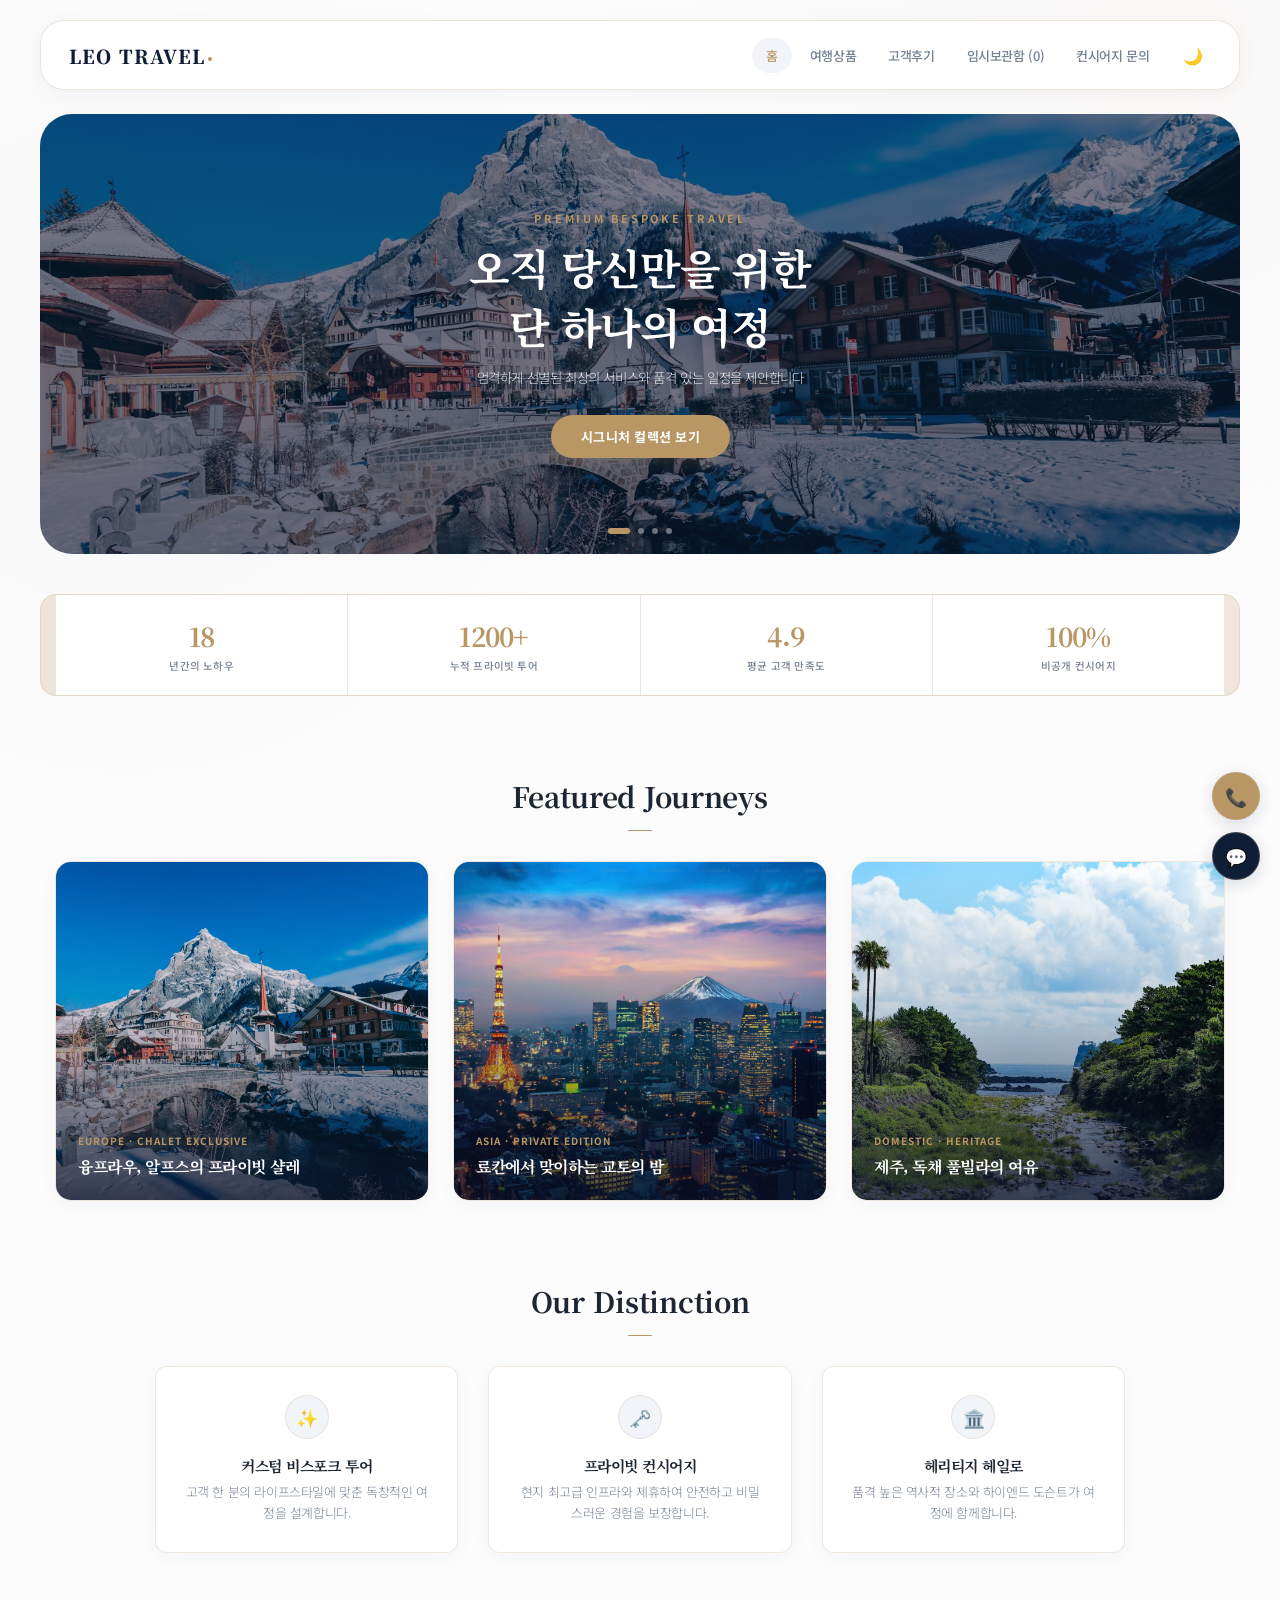
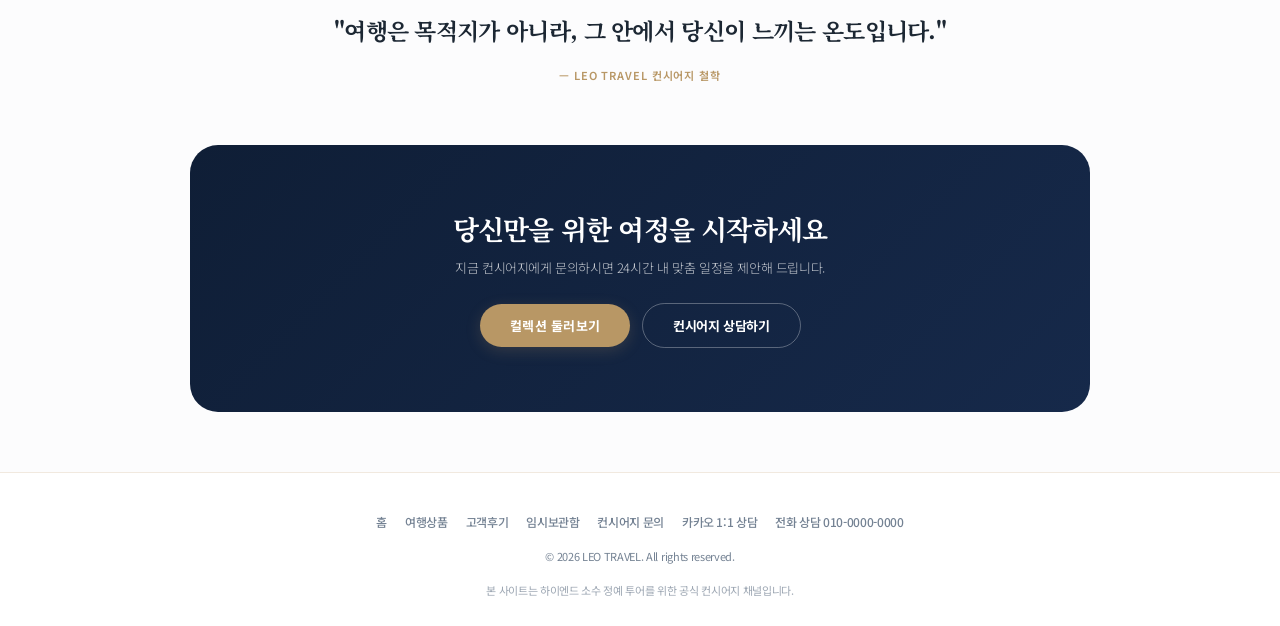
==== index.html @ e531dc47 "사이트 최신화 및 모바일 버그 수정" ====
<!DOCTYPE html>
<html lang="ko">
<head>
    <meta charset="UTF-8">
    <meta name="viewport" content="width=device-width, initial-scale=1.0">
    <title>LEO TRAVEL | 하이엔드 맞춤 여행</title>
    <meta name="description" content="LEO TRAVEL은 소수의 고객만을 위한 비스포크 프라이빗 여행을 설계하는 하이엔드 컨시어지 서비스입니다.">
    <meta property="og:title" content="LEO TRAVEL | 하이엔드 맞춤 여행">
    <meta property="og:description" content="오직 당신만을 위한 단 하나의 여정, LEO TRAVEL 프라이빗 컨시어지.">
    <meta property="og:type" content="website">
    <meta property="og:image" content="images/europe.avif">
    <link rel="icon" href="data:image/svg+xml,<svg xmlns=%22http://www.w3.org/2000/svg%22 viewBox=%220 0 100 100%22><circle cx=%2250%22 cy=%2250%22 r=%2246%22 fill=%22%230f1e36%22/><text x=%2250%22 y=%2262%22 font-size=%2250%22 fill=%22%23b89765%22 text-anchor=%22middle%22 font-family=%22serif%22>L</text></svg>">
    <link rel="stylesheet" href="style.css">
    <link rel="preconnect" href="https://fonts.googleapis.com">
    <link rel="preconnect" href="https://fonts.gstatic.com" crossorigin>
    <!-- 본문용 Noto Sans KR + 타이틀용 Noto Serif KR 동시 로드 -->
    <link href="https://fonts.googleapis.com/css2?family=Noto+Sans+KR:wght@300;400;500;700;900&family=Noto+Serif+KR:wght@500;700;900&display=swap" rel="stylesheet">
</head>
<body>

<div class="scroll-progress" id="scroll-progress"></div>

<nav class="navbar">
    <a href="index.html" class="logo">LEO TRAVEL</a>
    <ul class="nav-links" id="nav-links">
        <li><a href="index.html" class="active" aria-current="page">홈</a></li>
        <li><a href="products.html">여행상품</a></li>
        <li><a href="reviews.html">고객후기</a></li>
        <li class="wish-trigger" onclick="toggleWishlistDrawer()">임시보관함 (<span id="wish-count">0</span>)</li>
        <li><a href="contact.html">컨시어지 문의</a></li>
    </ul>
    <button id="theme-toggle" class="theme-toggle-btn" aria-label="다크 모드 토글">🌙</button>
    <button id="hamburger-btn" class="hamburger-btn" aria-label="메뉴 열기" aria-expanded="false">
        <span></span><span></span><span></span>
    </button>
</nav>
<div id="nav-menu-overlay" class="nav-menu-overlay"></div>


<section class="hero">
    <div class="hero-slide active" style="background-image: linear-gradient(rgba(10, 17, 40, 0.5), rgba(10, 17, 40, 0.6)), url('images/swiss.avif');"></div>
    <div class="hero-slide" style="background-image: linear-gradient(rgba(10, 17, 40, 0.5), rgba(10, 17, 40, 0.6)), url('images/japan.avif');"></div>
    <div class="hero-slide" style="background-image: linear-gradient(rgba(10, 17, 40, 0.5), rgba(10, 17, 40, 0.6)), url('images/europe.avif');"></div>
    <div class="hero-slide" style="background-image: linear-gradient(rgba(10, 17, 40, 0.5), rgba(10, 17, 40, 0.6)), url('images/jeju.avif');"></div>

    <div class="hero-overlay">
        <span class="hero-sub">PREMIUM BESPOKE TRAVEL</span>
        <h1>오직 당신만을 위한<br>단 하나의 여정</h1>
        <p>엄격하게 선별된 최상의 서비스와 품격 있는 일정을 제안합니다</p>
        <a class="hero-btn magnetic" href="products.html">시그니처 컬렉션 보기</a>
    </div>

    <div class="hero-dots" id="hero-dots">
        <button class="hero-dot active" data-index="0" aria-label="1번 이미지"></button>
        <button class="hero-dot" data-index="1" aria-label="2번 이미지"></button>
        <button class="hero-dot" data-index="2" aria-label="3번 이미지"></button>
        <button class="hero-dot" data-index="3" aria-label="4번 이미지"></button>
    </div>
</section>

<!-- 신뢰 지표 -->
<div class="trust-bar" id="trust-bar">
    <div class="trust-item">
        <span class="trust-num" data-target="18">0</span>
        <span class="trust-label">년간의 노하우</span>
    </div>
    <div class="trust-item">
        <span class="trust-num" data-target="1200" data-suffix="+">0</span>
        <span class="trust-label">누적 프라이빗 투어</span>
    </div>
    <div class="trust-item">
        <span class="trust-num" data-target="4.9" data-decimal="1">0</span>
        <span class="trust-label">평균 고객 만족도</span>
    </div>
    <div class="trust-item">
        <span class="trust-num" data-target="100" data-suffix="%">0</span>
        <span class="trust-label">비공개 컨시어지</span>
    </div>
</div>

<h3 class="serif-title reveal shimmer-text">Featured Journeys</h3>
<div class="featured-grid fade-in">
    <a class="featured-tile" href="products.html">
        <img src="images/swiss.avif" alt="스위스 융프라우 샬레" loading="lazy" decoding="async">
        <div class="featured-tile-overlay">
            <span class="featured-tile-tag">EUROPE · CHALET EXCLUSIVE</span>
            <h4>융프라우, 알프스의 프라이빗 샬레</h4>
        </div>
    </a>
    <a class="featured-tile" href="products.html">
        <img src="images/japan.avif" alt="일본 프라이빗 에디션" loading="lazy" decoding="async">
        <div class="featured-tile-overlay">
            <span class="featured-tile-tag">ASIA · PRIVATE EDITION</span>
            <h4>료칸에서 맞이하는 교토의 밤</h4>
        </div>
    </a>
    <a class="featured-tile" href="products.html">
        <img src="images/jeju.avif" alt="제주 헤리티지 이스케이프" loading="lazy" decoding="async">
        <div class="featured-tile-overlay">
            <span class="featured-tile-tag">DOMESTIC · HERITAGE</span>
            <h4>제주, 독채 풀빌라의 여유</h4>
        </div>
    </a>
</div>

<h3 class="serif-title reveal shimmer-text">Our Distinction</h3>
<div class="features fade-in">
    <div class="feature">
        <div class="feature-icon">✨</div>
        <h4>커스텀 비스포크 투어</h4>
        <p>고객 한 분의 라이프스타일에 맞춘 독창적인 여정을 설계합니다.</p>
    </div>
    <div class="feature">
        <div class="feature-icon">🗝️</div>
        <h4>프라이빗 컨시어지</h4>
        <p>현지 최고급 인프라와 제휴하여 안전하고 비밀스러운 경험을 보장합니다.</p>
    </div>
    <div class="feature">
        <div class="feature-icon">🏛️</div>
        <h4>헤리티지 헤일로</h4>
        <p>품격 높은 역사적 장소와 하이엔드 도슨트가 여정에 함께합니다.</p>
    </div>
</div>

<div class="brand-statement fade-in">
    <p>"여행은 목적지가 아니라, 그 안에서 당신이 느끼는 온도입니다."</p>
    <span>— LEO TRAVEL 컨시어지 철학</span>
</div>

<div class="home-cta fade-in">
    <h3>당신만을 위한 여정을 시작하세요</h3>
    <p>지금 컨시어지에게 문의하시면 24시간 내 맞춤 일정을 제안해 드립니다.</p>
    <div class="home-cta-actions">
        <a href="products.html" class="hero-btn magnetic">컬렉션 둘러보기</a>
        <a href="contact.html" class="home-cta-secondary magnetic">컨시어지 상담하기</a>
    </div>
</div>

<!-- 찜하기 서랍장 -->
<div id="wishlist-drawer" class="wishlist-drawer">
    <div class="drawer-header">
        <h4>시그니처 관심 상품</h4>
        <button class="close-drawer-btn" onclick="toggleWishlistDrawer()">✕</button>
    </div>
    <div id="wishlist-items-container" class="drawer-content">
        <p class="empty-msg">보관된 여정이 없습니다.</p>
    </div>
</div>
<div id="drawer-overlay" class="drawer-overlay" onclick="toggleWishlistDrawer()"></div>

<footer class="footer">
    <div class="footer-links">
        <a href="index.html">홈</a>
        <a href="products.html">여행상품</a>
        <a href="reviews.html">고객후기</a>
        <a onclick="toggleWishlistDrawer()">임시보관함</a>
        <a href="contact.html">컨시어지 문의</a>
        <a href="https://open.kakao.com/o/sV2ts7Di" target="_blank">카카오 1:1 상담</a>
        <!-- TODO: 010-0000-0000 을 실제 연락처로 교체하세요 -->
        <a href="tel:01000000000">전화 상담 010-0000-0000</a>
    </div>
    <p>© 2026 LEO TRAVEL. All rights reserved.</p>
    <p class="footer-bottom">본 사이트는 하이엔드 소수 정예 투어를 위한 공식 컨시어지 채널입니다.</p>
</footer>

<button id="scroll-top-btn" class="scroll-top-btn" aria-label="맨 위로 이동">↑</button>
<div id="toast-container" class="toast-container"></div>

<div class="floating-actions">
    <!-- TODO: 010-0000-0000 을 실제 연락처로 교체하세요 -->
    <a href="tel:01000000000" class="floating-call" aria-label="전화 상담">📞</a>
    <a href="https://open.kakao.com/o/sV2ts7Di" class="floating-kakao" target="_blank" aria-label="1:1 컨시어지 상담">💬</a>
</div>

<script src="script.js"></script>
</body>
</html>
---- style.css ----
/* ⚜️ 하이엔드 프리미엄 컬러 팔레트 (딥 네이비 & 골드) */
:root {
    --primary: #0f1e36;       /* 클래식 딥 네이비 */
    --primary-light: #f1f5f9; /* 연한 아이스 그레이 */
    --accent: #c5a880;        /* 디테일에 쓰일 골드/황동색 */
    --gold-main: #b89765;     /* 정돈되고 은은한 샴페인 골드 */
    --bg-main: #fcfcfd;       /* 우아한 오프화이트 실크톤 */
    --card-bg: #ffffff;       
    --text-main: #1c2733;     /* 부드러운 차콜 다크 네이비 */
    --text-muted: #748293;    
    --border-light: rgba(197, 168, 128, 0.25); /* 미세한 골드 가미 보더 */
    --glass-bg: rgba(255, 255, 255, 0.9);
    --glass-border: rgba(197, 168, 128, 0.3);
    --shadow-sm: 0 4px 20px rgba(15, 30, 54, 0.04);
    --shadow-lg: 0 24px 48px rgba(15, 30, 54, 0.08);
}

/* 🌙 다크 모드 (미드나잇 다크 블루 기반 고급 테마) */
body.dark-mode {
    color-scheme: dark; 
    --bg-main: #0a0f18;       /* 더 어둡고 고요한 밤의 딥블루 */
    --card-bg: #111823;       
    --text-main: #f1f5f9;     
    --text-muted: #94a3b8;    
    --border-light: rgba(197, 168, 128, 0.15);
    --glass-bg: rgba(17, 24, 35, 0.85);
    --glass-border: rgba(197, 168, 128, 0.2);
    --primary-light: rgba(197, 168, 128, 0.08);
    --shadow-sm: 0 4px 20px rgba(0, 0, 0, 0.3);
    --shadow-lg: 0 24px 48px rgba(0, 0, 0, 0.4);
}

* {
    margin: 0;
    padding: 0;
    box-sizing: border-box;
    font-family: 'Noto Sans KR', -apple-system, BlinkMacSystemFont, sans-serif;
    letter-spacing: -0.03em;
}

html { scroll-behavior: smooth; }

@media (prefers-reduced-motion: reduce) {
    html { scroll-behavior: auto; }
    *, *::before, *::after { animation-duration: 0.01ms !important; animation-iteration-count: 1 !important; transition-duration: 0.01ms !important; }
}

:focus-visible {
    outline: 2px solid var(--gold-main);
    outline-offset: 3px;
    border-radius: 4px;
}

/* 최상단 스크롤 진행률 바 */
.scroll-progress {
    position: fixed;
    top: 0; left: 0;
    height: 2.5px;
    width: 0%;
    background: linear-gradient(90deg, var(--gold-main), var(--accent));
    z-index: 1200;
    transition: width 0.1s linear;
}

/* 스켈레톤 셰이머 (실시간 정보 로딩) */
@keyframes shimmer {
    0% { opacity: 0.35; }
    50% { opacity: 0.8; }
    100% { opacity: 0.35; }
}
.is-loading { animation: shimmer 1.2s ease-in-out infinite; }

/* ✨ 스크롤 스태거 리빌 (카드/섹션이 순차적으로, 짧고 간결하게 등장) */
.fade-in > * {
    opacity: 0;
    transform: translateY(16px);
    transition: opacity 0.55s cubic-bezier(0.16, 1, 0.3, 1),
                transform 0.55s cubic-bezier(0.16, 1, 0.3, 1);
}
.fade-in.visible > * { opacity: 1; transform: translateY(0); }

.fade-in.visible > *:nth-child(1) { transition-delay: 0s; }
.fade-in.visible > *:nth-child(2) { transition-delay: 0.06s; }
.fade-in.visible > *:nth-child(3) { transition-delay: 0.12s; }
.fade-in.visible > *:nth-child(4) { transition-delay: 0.18s; }
.fade-in.visible > *:nth-child(5) { transition-delay: 0.24s; }
.fade-in.visible > *:nth-child(6) { transition-delay: 0.3s; }

/* ✨ 섹션 타이틀 단독 리빌 */
.reveal {
    opacity: 0;
    transform: translateY(14px);
    transition: opacity 0.55s cubic-bezier(0.16, 1, 0.3, 1),
                transform 0.55s cubic-bezier(0.16, 1, 0.3, 1);
}
.reveal.visible { opacity: 1; transform: translateY(0); }

/* ✨ 골드 샤이머 텍스트 (짧고 은은하게 한 번 스치는 하이라이트) */
.shimmer-text {
    background-image: linear-gradient(100deg,
        var(--text-main) 42%, var(--gold-main) 50%, var(--text-main) 58%);
    background-size: 180% 100%;
    background-position: 160% 0;
    -webkit-background-clip: text;
    background-clip: text;
    -webkit-text-fill-color: transparent;
    color: transparent;
}
.shimmer-text.visible {
    background-position: 0% 0;
    transition: background-position 1.1s cubic-bezier(0.16, 1, 0.3, 1) 0.1s;
}

/* ✨ 마그네틱 버튼 (은은하게) */
.magnetic {
    transition: transform 0.25s cubic-bezier(0.16, 1, 0.3, 1);
    will-change: transform;
}
/* ✨ 스크롤 스태거 리빌 (카드/섹션이 순차적으로 등장) */
.fade-in > * {
    opacity: 0;
    transform: translateY(28px);
    transition: opacity 0.8s cubic-bezier(0.16, 1, 0.3, 1),
                transform 0.8s cubic-bezier(0.16, 1, 0.3, 1);
}
.fade-in.visible > * { opacity: 1; transform: translateY(0); }

.fade-in.visible > *:nth-child(1) { transition-delay: 0s; }
.fade-in.visible > *:nth-child(2) { transition-delay: 0.1s; }
.fade-in.visible > *:nth-child(3) { transition-delay: 0.2s; }
.fade-in.visible > *:nth-child(4) { transition-delay: 0.3s; }
.fade-in.visible > *:nth-child(5) { transition-delay: 0.4s; }
.fade-in.visible > *:nth-child(6) { transition-delay: 0.5s; }

/* ✨ 섹션 타이틀 단독 리빌 (자식 없이 자기 자신이 등장) */
.reveal {
    opacity: 0;
    transform: translateY(20px);
    transition: opacity 0.8s cubic-bezier(0.16, 1, 0.3, 1),
                transform 0.8s cubic-bezier(0.16, 1, 0.3, 1);
}
.reveal.visible { opacity: 1; transform: translateY(0); }

/* ✨ 골드 샤이머 텍스트 (한 번 스치듯 지나가는 하이라이트) */
.shimmer-text {
    background-image: linear-gradient(100deg,
        var(--text-main) 35%, var(--gold-main) 48%,
        var(--gold-main) 52%, var(--text-main) 65%);
    background-size: 240% 100%;
    background-position: 200% 0;
    -webkit-background-clip: text;
    background-clip: text;
    -webkit-text-fill-color: transparent;
    color: transparent;
}
.shimmer-text.visible {
    background-position: 0% 0;
    transition: background-position 1.6s cubic-bezier(0.16, 1, 0.3, 1) 0.15s;
}

body {
    background-color: var(--bg-main);
    color: var(--text-main);
    overflow-x: hidden;
    transition: background-color 0.4s ease, color 0.4s ease;
    /* 섬세한 질감의 배경 그라데이션 */
    background-image: 
        radial-gradient(circle at 90% 5%, rgba(184, 151, 101, 0.04) 0%, transparent 40%),
        radial-gradient(circle at 10% 40%, rgba(15, 30, 54, 0.02) 0%, transparent 40%);
    background-attachment: fixed;
}

body.dark-mode {
    background-image: 
        radial-gradient(circle at 90% 5%, rgba(184, 151, 101, 0.07) 0%, transparent 40%),
        radial-gradient(circle at 10% 40%, rgba(15, 30, 54, 0.1) 0%, transparent 40%);
}

/* 럭셔리 매거진 스타일 서체 */
.serif-title {
    font-family: 'Noto Serif KR', serif;
    font-weight: 700;
    font-size: 24px;
    letter-spacing: -0.01em;
    color: var(--primary);
}
body.dark-mode .serif-title {
    color: var(--gold-main);
}

/* 공통 정교한 트랜지션 */
.navbar, .info-card, .card, .feature, .review, .account-box, .inquiry-form, input, select, .footer, .filter-btn, .sort-select, .wishlist-drawer, .wish-item {
    transition: background-color 0.4s cubic-bezier(0.25, 1, 0.5, 1), 
                color 0.4s cubic-bezier(0.25, 1, 0.5, 1), 
                border-color 0.4s cubic-bezier(0.25, 1, 0.5, 1), 
                box-shadow 0.4s cubic-bezier(0.25, 1, 0.5, 1), 
                transform 0.5s cubic-bezier(0.16, 1, 0.3, 1);
}

/* 네비게이션 바 */
.navbar {
    display: flex;
    justify-content: space-between;
    align-items: center;
    max-width: 1200px;
    margin: 15px 15px 0 15px;
    padding: 14px 28px;
    background: var(--glass-bg);
    border: 1px solid var(--glass-border);
    border-radius: 24px;
    position: sticky;
    top: 15px;
    z-index: 90;
    box-shadow: var(--shadow-sm);
}

@media (min-width: 1230px) {
    .navbar { margin: 20px auto 0 auto; }
}

.logo {
    font-family: 'Noto Serif KR', serif;
    font-weight: 900;
    font-size: 19px;
    color: var(--primary);
    cursor: pointer;
    white-space: nowrap;
    letter-spacing: 0.05em;
    text-decoration: none;
    display: inline-block;
}

body.dark-mode .logo {
    color: var(--gold-main);
}

.logo::after {
    content: '';
    display: inline-block;
    width: 4px;
    height: 4px;
    background-color: var(--gold-main);
    border-radius: 50%;
    margin-left: 3px;
    vertical-align: middle;
}

.nav-links {
    display: flex;
    gap: 4px;
    list-style: none;
    margin-left: auto;
    margin-right: 12px;
}

.nav-links li {
    white-space: nowrap;
}

.nav-links li a,
.nav-links li.wish-trigger {
    display: block;
    cursor: pointer;
    font-weight: 500;
    font-size: 13px;
    color: var(--text-muted);
    text-decoration: none;
    padding: 8px 14px;
    border-radius: 99px;
}

.nav-links li a:hover,
.nav-links li a.active,
.nav-links li.wish-trigger:hover {
    color: var(--gold-main);
    background-color: var(--primary-light);
}

body.dark-mode .nav-links li a:hover,
body.dark-mode .nav-links li.wish-trigger:hover {
    background-color: rgba(197, 168, 128, 0.1);
}

/* 다크 모드 버튼 */
.theme-toggle-btn {
    background: none;
    border: none;
    font-size: 16px;
    cursor: pointer;
    padding: 8px;
    border-radius: 50%;
    display: flex;
    align-items: center;
    justify-content: center;
    flex-shrink: 0;
}
.theme-toggle-btn:hover {
    background-color: var(--primary-light);
}

/* 모바일 햄버거 버튼 */
.hamburger-btn {
    display: none;
    flex-direction: column;
    justify-content: center;
    gap: 4px;
    background: none;
    border: none;
    cursor: pointer;
    padding: 8px;
    margin-left: 4px;
    flex-shrink: 0;
}
.hamburger-btn span {
    display: block;
    width: 18px;
    height: 1.5px;
    background-color: var(--primary);
    border-radius: 2px;
    transition: transform 0.3s ease, opacity 0.3s ease;
}
body.dark-mode .hamburger-btn span { background-color: var(--gold-main); }
.hamburger-btn.open span:nth-child(1) { transform: translateY(5.5px) rotate(45deg); }
.hamburger-btn.open span:nth-child(2) { opacity: 0; }
.hamburger-btn.open span:nth-child(3) { transform: translateY(-5.5px) rotate(-45deg); }

@media (max-width: 720px) {
    .hamburger-btn { display: flex; }
    .nav-links {
        position: fixed;
        top: 0; bottom: 0; right: -100%;
        width: 78%; max-width: 320px;
        flex-direction: column;
        margin: 0; padding: 90px 28px 28px 28px;
        background: var(--card-bg);
        border-left: 1px solid var(--glass-border);
        box-shadow: -10px 0 40px rgba(15, 30, 54, 0.1);
        transition: right 0.45s cubic-bezier(0.16, 1, 0.3, 1);
        z-index: 1100;
        gap: 6px;
        overflow-y: auto;
    }
    .nav-links.open { right: 0; }
    .nav-links li a,
    .nav-links li.wish-trigger {
        font-size: 15px;
        padding: 14px 16px;
        width: 100%;
        border-bottom: 1px solid var(--border-light);
        border-radius: 0;
    }
}

.nav-menu-overlay {
    display: none;
    position: fixed; inset: 0;
    background: rgba(10, 17, 40, 0.45);
    z-index: 80;
    opacity: 0;
    transition: opacity 0.4s ease;
}
.nav-menu-overlay.show { display: block; opacity: 1; }

/* 히어로 웅장한 배너 */
.hero {
    max-width: 1200px;
    margin: 15px 15px 0 15px;
    height: 320px;
    border-radius: 24px;
    position: relative;
    overflow: hidden;
    display: flex;
    align-items: center;
    justify-content: center;
    text-align: center;
}

@media (min-width: 768px) {
    .hero { height: 440px; margin: 24px auto 0 auto; border-radius: 32px; }
}

.hero-slide {
    position: absolute;
    top: 0; left: 0; width: 100%; height: 100%;
    background-size: cover;
    background-position: center;
    opacity: 0;
    transform: scale(1.08);
    transition: opacity 1.4s cubic-bezier(0.25, 1, 0.5, 1);
    z-index: 1;
}

.hero-slide.active {
    opacity: 1;
    z-index: 2;
    animation: heroKenBurns 7s ease-in-out forwards;
}

@keyframes heroKenBurns {
    from { transform: scale(1.08); }
    to { transform: scale(1); }
}

.hero-dots {
    position: absolute;
    bottom: 20px; left: 50%;
    transform: translateX(-50%);
    display: flex;
    gap: 8px;
    z-index: 4;
}
.hero-dot {
    width: 6px; height: 6px;
    border-radius: 50%;
    background: rgba(255,255,255,0.4);
    cursor: pointer;
    border: none;
    padding: 0;
    transition: all 0.35s cubic-bezier(0.25, 1, 0.5, 1);
}
.hero-dot.active { width: 22px; border-radius: 4px; background: var(--gold-main); }

.hero-overlay {
    position: relative;
    padding: 0 16px;
    color: #ffffff;
    z-index: 3;
}

.hero-sub {
    font-family: 'Noto Sans KR', sans-serif;
    font-size: 11px;
    font-weight: 700;
    letter-spacing: 0.25em;
    color: var(--gold-main);
    display: block;
    margin-bottom: 12px;
    opacity: 0;
    animation: heroFadeUp 0.9s cubic-bezier(0.16, 1, 0.3, 1) 0.15s forwards;
}

.hero-overlay h1 {
    font-family: 'Noto Serif KR', serif;
    font-size: 26px;
    font-weight: 700;
    line-height: 1.4;
    margin-bottom: 12px;
    text-shadow: 0 4px 14px rgba(10, 17, 40, 0.4);
    word-break: keep-all;
    opacity: 0;
    animation: heroFadeUp 0.9s cubic-bezier(0.16, 1, 0.3, 1) 0.3s forwards;
}

@keyframes heroFadeUp {
    from { opacity: 0; transform: translateY(16px); }
    to { opacity: 1; transform: translateY(0); }
}

@media (min-width: 768px) {
    .hero-overlay h1 { font-size: 42px; }
}

.hero-overlay p {
    font-size: 13.5px;
    color: rgba(255, 255, 255, 0.85);
    margin-bottom: 28px;
    word-break: keep-all;
    font-weight: 300;
    opacity: 0;
    animation: heroFadeUp 0.9s cubic-bezier(0.16, 1, 0.3, 1) 0.45s forwards;
}

.hero-btn {
    display: inline-block;
    background-color: var(--gold-main);
    color: #ffffff;
    text-decoration: none;
    border: none;
    padding: 12px 30px;
    border-radius: 99px;
    font-size: 13px;
    font-weight: 700;
    cursor: pointer;
    transition: all 0.3s;
    letter-spacing: 0.02em;
    box-shadow: 0 4px 15px rgba(184, 151, 101, 0.2);
    opacity: 0;
    animation: heroFadeUp 0.9s cubic-bezier(0.16, 1, 0.3, 1) 0.6s forwards;
}

.hero-btn:hover {
    background-color: #a48253;
    transform: translateY(-2px);
}

/* ⚡ 실시간 여행 정보 바 */
.live-info-bar-wrapper {
    max-width: 1200px;
    margin: 15px;
    background: var(--card-bg);
    border-radius: 16px;
    padding: 10px 16px;
    display: flex;
    align-items: center;
    gap: 12px;
    border: 1px solid var(--border-light);
    box-shadow: var(--shadow-sm);
}

@media (min-width: 1200px) {
    .live-info-bar-wrapper { margin: 24px auto 0 auto; }
}

.live-info-ticker-label {
    font-size: 11px;
    font-weight: 800;
    color: var(--gold-main);
    letter-spacing: 0.05em;
    white-space: nowrap;
    background: var(--primary-light);
    padding: 5px 12px;
    border-radius: 8px;
}

.live-info-container {
    display: flex;
    gap: 14px;
    overflow-x: auto;
    width: 100%;
    scrollbar-width: none;
    -webkit-overflow-scrolling: touch;
}

.live-info-container::-webkit-scrollbar { display: none; }

.info-card {
    display: flex;
    align-items: center;
    gap: 6px;
    font-size: 12px;
    font-weight: 500;
    white-space: nowrap;
    background: var(--bg-main);
    padding: 5px 12px;
    border-radius: 30px;
    flex-shrink: 0;
    border: 1px solid transparent;
}

.info-card:hover {
    border-color: var(--border-light);
}

.info-city {
    font-weight: 700;
    color: var(--text-main);
}

.weather-temp {
    font-weight: 700;
    color: #b45309; /* 정제된 웜 오렌지 */
}

.exchange-value {
    font-weight: 700;
    color: var(--gold-main);
    border-left: 1px solid var(--border-light);
    padding-left: 6px;
}

/* 신뢰 지표 (소셜 프루프) */
.trust-bar {
    max-width: 1200px;
    margin: 32px auto 0 auto;
    padding: 0 15px;
    display: grid;
    grid-template-columns: repeat(2, 1fr);
    gap: 1px;
    background: var(--border-light);
    border: 1px solid var(--border-light);
    border-radius: 16px;
    overflow: hidden;
}
@media (min-width: 640px) {
    .trust-bar { grid-template-columns: repeat(4, 1fr); margin-top: 40px; }
}
.trust-item {
    background: var(--card-bg);
    padding: 22px 12px;
    text-align: center;
}
.trust-num {
    font-family: 'Noto Serif KR', serif;
    font-size: 22px;
    font-weight: 700;
    color: var(--gold-main);
    display: block;
}
@media (min-width: 768px) { .trust-num { font-size: 26px; } }
.trust-label {
    font-size: 10.5px;
    color: var(--text-muted);
    font-weight: 500;
    letter-spacing: 0.02em;
    margin-top: 4px;
    display: block;
}

/* 섹션 타이틀 공통 데코레이션 */
h3.serif-title {
    max-width: 1200px;
    margin: 50px auto 20px auto;
    padding: 0 15px;
    text-align: center; /* 럭셔리 매거진 중앙 정렬 */
}

@media (min-width: 768px) {
    h3.serif-title { margin: 80px auto 30px auto; padding: 0 20px; font-size: 28px; }
}

h3.serif-title::after {
    content: '';
    display: block;
    width: 24px;
    height: 1px;
    background-color: var(--gold-main);
    margin: 14px auto 0 auto; /* 중앙 배치 */
}

/* 필터 영역 */
.filter-bar {
    max-width: 1200px;
    margin: 0 auto 24px auto;
    padding: 0 15px;
    display: flex;
    justify-content: space-between;
    align-items: center;
    gap: 12px;
}

.filter-group {
    display: flex;
    gap: 6px;
    overflow-x: auto;
    white-space: nowrap;
}
.filter-group::-webkit-scrollbar { display: none; }

.filter-btn {
    border: 1px solid var(--border-light);
    background-color: var(--card-bg);
    color: var(--text-muted);
    font-size: 11.5px;
    font-weight: 600;
    letter-spacing: 0.05em;
    padding: 6px 14px;
    border-radius: 99px;
    cursor: pointer;
    flex-shrink: 0;
}

.filter-btn.active, .filter-btn:hover {
    background-color: var(--primary);
    border-color: var(--primary);
    color: #fff;
}
body.dark-mode .filter-btn.active {
    background-color: var(--gold-main);
    border-color: var(--gold-main);
    color: var(--primary);
}

.sort-select {
    border: 1px solid var(--border-light);
    background-color: var(--card-bg);
    color: var(--text-main);
    padding: 6px 14px;
    border-radius: 99px;
    font-size: 11.5px;
    font-weight: 600;
    outline: none;
    cursor: pointer;
    flex-shrink: 0;
    -webkit-appearance: none;
    appearance: none;
    background-image: url("data:image/svg+xml;utf8,<svg xmlns='http://www.w3.org/2000/svg' width='10' height='6' viewBox='0 0 10 6'><path d='M0 0L5 6L10 0Z' fill='%23c5a880'/></svg>");
    background-repeat: no-repeat;
    background-position: right 12px center;
    padding-right: 28px;
}

/* 상품 컬렉션 그리드 */
.card-container {
    max-width: 1200px;
    margin: 0 auto 40px auto;
    padding: 0 15px;
    display: grid;
    grid-template-columns: 1fr;
    gap: 24px;
}

@media (min-width: 576px) {
    .card-container { grid-template-columns: repeat(auto-fit, minmax(280px, 1fr)); gap: 30px; }
}

.card {
    background-color: var(--card-bg);
    border-radius: 12px; /* 살짝 각지고 간결한 럭셔리 라인 */
    overflow: hidden;
    box-shadow: var(--shadow-sm);
    border: 1px solid var(--border-light);
    position: relative;
    display: flex;
    flex-direction: column;
}

.card:hover {
    transform: translateY(-5px);
    box-shadow: var(--shadow-lg);
    border-color: var(--gold-main);
}

/* 필터 결과 숨김 처리 (누락되어 있던 규칙: 버튼 클릭이 화면에 반영되지 않던 원인) */
.card.hidden {
    display: none;
}

/* 찜하기(하트) */
.wish-btn {
    position: absolute;
    top: 14px;
    left: 14px;
    width: 36px;
    height: 36px;
    border-radius: 50%;
    background: rgba(255, 255, 255, 0.95);
    border: none;
    color: #cbd5e1;
    font-size: 18px;
    cursor: pointer;
    display: flex;
    align-items: center;
    justify-content: center;
    z-index: 10;
    box-shadow: 0 2px 8px rgba(15, 30, 54, 0.08);
}

body.dark-mode .wish-btn {
    background: rgba(17, 24, 35, 0.95);
    color: #334155;
}

.wish-btn.active {
    color: var(--accent);
    background: #ffffff;
}

.badge-soldout {
    position: absolute;
    top: 14px; right: 14px;
    background: linear-gradient(135deg, #a48253, #c5a880);
    color: #fff; font-size: 9.5px; font-weight: 700;
    letter-spacing: 0.05em;
    padding: 5px 12px; border-radius: 4px; z-index: 5;
}

.card-img-wrapper { width: 100%; height: 200px; overflow: hidden; }
.card-img { width: 100%; height: 100%; object-fit: cover; transition: transform 0.8s cubic-bezier(0.25, 1, 0.5, 1); }
.card:hover .card-img { transform: scale(1.05); }

.card-content { padding: 24px; display: flex; flex-direction: column; flex-grow: 1; }
.card-content h4 { 
    font-family: 'Noto Serif KR', serif;
    font-size: 17px; 
    font-weight: 700; 
    margin-bottom: 8px; 
    color: var(--text-main); 
}
.card-content .tags {
    font-size: 9.5px; font-weight: 600; color: var(--gold-main);
    background-color: var(--primary-light); padding: 4px 10px;
    border-radius: 4px; align-self: flex-start; margin-bottom: 16px;
    letter-spacing: 0.01em;
}

.card-content p:not(.tags) {
    font-size: 16px; font-weight: 700; margin-top: auto;
    padding-top: 14px; border-top: 1px solid var(--border-light);
    display: flex; justify-content: space-between; align-items: center;
    color: var(--gold-main);
}
.card-content p:not(.tags)::before { content: "ESTIMATE"; font-size: 10px; color: var(--text-muted); font-weight: 500; letter-spacing: 0.1em; }

.reserve-btn {
    width: 100%; margin-top: 14px; background-color: var(--bg-main);
    color: var(--text-main);
    border: 1px solid var(--border-light); padding: 12px; border-radius: 6px;
    font-size: 12.5px; font-weight: 700; cursor: pointer;
}
.card:hover .reserve-btn { background-color: var(--primary); color: #fff; border-color: var(--primary); }
body.dark-mode .card:hover .reserve-btn { background-color: var(--gold-main); color: var(--primary); border-color: var(--gold-main); }

/* 특장점 및 고객 후기 매거진형 레이아웃 */
.features {
    max-width: 1000px; /* 폭을 좁혀서 가독성 집중 */
    margin: 0 auto 40px auto;
    padding: 0 15px;
    display: flex;
    flex-direction: column;
    gap: 20px;
}

@media (min-width: 768px) {
    .features { flex-direction: row; gap: 30px; }
}

.feature, .review {
    flex: 1; padding: 28px; background-color: var(--card-bg);
    border-radius: 12px; border: 1px solid var(--border-light); box-shadow: var(--shadow-sm);
    text-align: center;
}
.feature-icon {
    font-size: 18px; width: 44px; height: 44px; background-color: var(--primary-light);
    border-radius: 50%; display: flex; align-items: center; justify-content: center; margin: 0 auto 16px auto;
    color: var(--gold-main);
    border: 1px solid var(--border-light);
}
.feature h4 { font-family: 'Noto Serif KR', serif; font-size: 15px; margin-bottom: 6px; color: var(--text-main); }
.feature p, .review-text { color: var(--text-muted); font-size: 13px; line-height: 1.6; font-weight: 300; }
.stars { color: var(--gold-main); margin-bottom: 12px; font-size: 12px; }
.reviewer { font-size: 11px; color: var(--text-muted); font-weight: 600; margin-top: 14px; padding-top: 14px; border-top: 1px solid var(--border-light); }

/* ✨ 후기 캐러셀 */
.reviews-carousel {
    max-width: 1000px;
    margin: 0 auto 12px auto;
    padding: 0 15px;
    display: flex;
    align-items: center;
    gap: 12px;
}
.reviews {
    display: flex;
    gap: 20px;
    overflow-x: auto;
    scroll-snap-type: x mandatory;
    -webkit-overflow-scrolling: touch;
    scrollbar-width: none;
    padding: 4px 2px 8px 2px;
    flex: 1;
}
.reviews::-webkit-scrollbar { display: none; }
.review {
    flex: 0 0 88%;
    scroll-snap-align: center;
}
@media (min-width: 768px) {
    .review { flex: 0 0 calc(50% - 15px); }
}
@media (min-width: 992px) {
    .review { flex: 0 0 calc(33.333% - 14px); }
}
.review-avatar {
    width: 46px; height: 46px;
    border-radius: 50%;
    background: linear-gradient(135deg, var(--primary), var(--gold-main));
    color: #fff;
    display: flex; align-items: center; justify-content: center;
    font-family: 'Noto Serif KR', serif;
    font-weight: 700;
    font-size: 17px;
    margin: 0 auto 14px auto;
}
body.dark-mode .review-avatar {
    background: linear-gradient(135deg, var(--gold-main), #8a6f45);
}
.review-nav {
    flex-shrink: 0;
    width: 36px; height: 36px;
    border-radius: 50%;
    border: 1px solid var(--border-light);
    background: var(--card-bg);
    color: var(--gold-main);
    font-size: 18px;
    line-height: 1;
    cursor: pointer;
    display: none;
    align-items: center;
    justify-content: center;
}
@media (min-width: 640px) {
    .review-nav { display: flex; }
}
.review-nav:hover { border-color: var(--gold-main); background-color: var(--primary-light); }
.review-dots {
    display: flex;
    justify-content: center;
    gap: 6px;
    margin: 0 0 40px 0;
}
.review-dot {
    width: 6px; height: 6px;
    border-radius: 50%;
    background: var(--border-light);
    border: none;
    padding: 0;
    cursor: pointer;
    transition: all 0.3s cubic-bezier(0.25, 1, 0.5, 1);
}
.review-dot.active { width: 18px; border-radius: 3px; background: var(--gold-main); }

/* ✨ 홈 - 대표 여정 그리드 */
.featured-grid {
    max-width: 1200px;
    margin: 0 auto 20px auto;
    padding: 0 15px;
    display: grid;
    grid-template-columns: 1fr;
    gap: 18px;
}
@media (min-width: 640px) {
    .featured-grid { grid-template-columns: repeat(3, 1fr); gap: 24px; }
}
.featured-tile {
    position: relative;
    display: block;
    height: 280px;
    border-radius: 16px;
    overflow: hidden;
    text-decoration: none;
    border: 1px solid var(--border-light);
    box-shadow: var(--shadow-sm);
}
@media (min-width: 768px) { .featured-tile { height: 340px; } }
.featured-tile img {
    width: 100%;
    height: 100%;
    object-fit: cover;
    transition: transform 0.8s cubic-bezier(0.25, 1, 0.5, 1);
}
.featured-tile:hover img { transform: scale(1.06); }
.featured-tile-overlay {
    position: absolute;
    inset: 0;
    display: flex;
    flex-direction: column;
    justify-content: flex-end;
    padding: 22px;
    background: linear-gradient(to top, rgba(10, 17, 40, 0.78) 0%, rgba(10, 17, 40, 0.15) 55%, transparent 100%);
}
.featured-tile-tag {
    font-size: 10px;
    font-weight: 700;
    letter-spacing: 0.1em;
    color: var(--gold-main);
    margin-bottom: 8px;
}
.featured-tile-overlay h4 {
    font-family: 'Noto Serif KR', serif;
    font-size: 16px;
    font-weight: 700;
    color: #fff;
    line-height: 1.4;
}

/* ✨ 홈 - 브랜드 스테이트먼트 */
.brand-statement {
    max-width: 720px;
    margin: 60px auto;
    padding: 0 24px;
    text-align: center;
}
.brand-statement p {
    font-family: 'Noto Serif KR', serif;
    font-size: 19px;
    font-weight: 700;
    line-height: 1.6;
    color: var(--text-main);
    margin-bottom: 12px;
}
@media (min-width: 768px) {
    .brand-statement p { font-size: 23px; }
}
.brand-statement span {
    font-size: 11px;
    color: var(--gold-main);
    font-weight: 600;
    letter-spacing: 0.08em;
}

/* ✨ 홈 - 하단 CTA 배너 */
.home-cta {
    max-width: 900px;
    margin: 10px auto 60px auto;
    padding: 48px 28px;
    text-align: center;
    background: linear-gradient(135deg, var(--primary), #16294a);
    border-radius: 28px;
    color: #fff;
}
@media (min-width: 768px) {
    .home-cta { padding: 64px 40px; }
}
body.dark-mode .home-cta {
    background: linear-gradient(135deg, #16294a, #0a0f18);
    border: 1px solid var(--border-light);
}
.home-cta h3 {
    font-family: 'Noto Serif KR', serif;
    font-size: 21px;
    font-weight: 700;
    margin-bottom: 10px;
}
@media (min-width: 768px) {
    .home-cta h3 { font-size: 27px; }
}
.home-cta p {
    font-size: 13px;
    color: rgba(255, 255, 255, 0.75);
    margin-bottom: 26px;
    font-weight: 300;
}
.home-cta-actions {
    display: flex;
    flex-direction: column;
    gap: 12px;
    justify-content: center;
    align-items: center;
}
@media (min-width: 480px) {
    .home-cta-actions { flex-direction: row; }
}
.home-cta-secondary {
    display: inline-block;
    border: 1px solid rgba(255, 255, 255, 0.3);
    color: #fff;
    padding: 12px 30px;
    border-radius: 99px;
    font-size: 13px;
    font-weight: 700;
    text-decoration: none;
    transition: all 0.3s;
}
.home-cta-secondary:hover {
    background: rgba(255, 255, 255, 0.1);
    border-color: #fff;
}

/* 컨시어지 폼 */
.contact-section-wrapper {
    max-width: 1000px;
    margin: 0 auto 60px auto;
    padding: 0 15px;
    display: flex;
    flex-direction: column;
    gap: 20px;
}

@media (min-width: 992px) {
    .contact-section-wrapper { display: grid; grid-template-columns: 1fr 1.5fr; gap: 30px; }
}

.account-box {
    background: linear-gradient(135deg, var(--card-bg), var(--bg-main));
    border-radius: 12px; padding: 28px;
    border: 1px solid var(--border-light); box-shadow: var(--shadow-sm);
    cursor: pointer; display: flex; flex-direction: column; justify-content: center;
    text-align: center;
}
.account-box:hover { border-color: var(--gold-main); }
.account-box p:first-child { font-size: 15px; font-weight: 700; margin-bottom: 6px; color: var(--text-main); }
.account-box p:first-child::before {
    content: "CONCIERGE ACCOUNT"; display: block; font-size: 9px;
    color: var(--gold-main); font-weight: 700; margin-bottom: 6px; letter-spacing: 0.1em;
}
.account-box p:last-child { font-size: 11.5px; color: var(--text-muted); }

.inquiry-form {
    background: var(--card-bg); border-radius: 12px; padding: 28px;
    border: 1px solid var(--border-light); box-shadow: var(--shadow-sm);
}

.input-group {
    display: flex; flex-direction: column; gap: 6px; margin-bottom: 14px;
}

.input-group label {
    font-size: 11px; font-weight: 700; color: var(--gold-main); letter-spacing: 0.05em;
}

.inquiry-form input, .inquiry-form select {
    padding: 12px 14px; border: 1px solid var(--border-light);
    border-radius: 6px; font-size: 13.5px; outline: none; background: var(--bg-main);
    color: var(--text-main);
    height: 46px;
}

.inquiry-form input:focus, .inquiry-form select:focus {
    border-color: var(--gold-main); background: var(--card-bg); box-shadow: 0 0 0 3px rgba(197, 168, 128, 0.08);
}

#reserve-btn {
    width: 100%; background-color: var(--primary); color: #fff;
    border: none; padding: 14px; border-radius: 6px;
    font-size: 13.5px; font-weight: 700; cursor: pointer;
    height: 48px;
    letter-spacing: 0.02em;
}
#reserve-btn:hover { background-color: var(--gold-main); color: var(--primary); }

/* 상품 상세 모달 */
.product-modal {
    position: fixed; inset: 0; z-index: 1100;
    display: flex; align-items: flex-end; justify-content: center;
    visibility: hidden; opacity: 0;
    transition: opacity 0.35s cubic-bezier(0.25, 1, 0.5, 1), visibility 0.35s;
}
.product-modal.open { visibility: visible; opacity: 1; }

@media (min-width: 768px) {
    .product-modal { align-items: center; padding: 24px; }
}

.product-modal-overlay {
    position: absolute; inset: 0;
    background: rgba(10, 17, 40, 0.55);
    backdrop-filter: blur(4px);
}

.product-modal-panel {
    position: relative;
    background: var(--card-bg);
    width: 100%; max-width: 640px; max-height: 90vh;
    overflow-y: auto;
    border-radius: 24px 24px 0 0;
    border: 1px solid var(--border-light);
    box-shadow: var(--shadow-lg);
    transform: translateY(40px);
    transition: transform 0.4s cubic-bezier(0.16, 1, 0.3, 1);
}
.product-modal.open .product-modal-panel { transform: translateY(0); }

@media (min-width: 768px) {
    .product-modal-panel { border-radius: 20px; max-height: 85vh; }
}

.product-modal-close {
    position: absolute; top: 14px; right: 14px; z-index: 5;
    width: 34px; height: 34px; border-radius: 50%; border: none;
    background: rgba(255, 255, 255, 0.9); color: var(--text-main);
    font-size: 15px; cursor: pointer; display: flex;
    align-items: center; justify-content: center;
    box-shadow: 0 2px 8px rgba(15, 30, 54, 0.15);
}

.pm-img-wrapper { position: relative; width: 100%; height: 220px; }
.pm-img-wrapper img { width: 100%; height: 100%; object-fit: cover; }
.pm-img-wrapper .pm-tag {
    position: absolute; bottom: 14px; left: 20px;
    font-size: 10px; font-weight: 700; letter-spacing: 0.1em;
    color: #fff; background: rgba(15, 30, 54, 0.55);
    padding: 5px 12px; border-radius: 4px;
}

.product-modal-body { padding: 24px 26px 30px 26px; }
.product-modal-body h3 {
    font-family: 'Noto Serif KR', serif; font-size: 20px; font-weight: 700;
    color: var(--text-main); margin-bottom: 6px;
}
.pm-price {
    font-size: 20px; font-weight: 700; color: var(--gold-main);
    padding-bottom: 16px; margin-bottom: 20px;
    border-bottom: 1px solid var(--border-light);
}
.pm-price::before { content: "ESTIMATE  "; font-size: 10px; color: var(--text-muted); font-weight: 500; letter-spacing: 0.1em; }

.pm-section { margin-bottom: 22px; }
.pm-section h5, .pm-col h5 {
    font-size: 11px; font-weight: 700; color: var(--gold-main);
    letter-spacing: 0.08em; margin-bottom: 10px;
}
.pm-highlights { list-style: none; display: flex; flex-direction: column; gap: 8px; }
.pm-highlights li {
    font-size: 13px; color: var(--text-main); padding-left: 18px; position: relative; line-height: 1.5;
}
.pm-highlights li::before {
    content: ""; position: absolute; left: 0; top: 7px;
    width: 5px; height: 5px; border-radius: 50%; background: var(--gold-main);
}

.pm-columns { display: grid; grid-template-columns: 1fr 1fr; gap: 20px; margin-bottom: 24px; }
.pm-col ul { list-style: none; display: flex; flex-direction: column; gap: 7px; }
.pm-col li { font-size: 12.5px; color: var(--text-muted); padding-left: 18px; position: relative; }
.pm-check li::before { content: "✓"; position: absolute; left: 0; color: var(--gold-main); font-weight: 700; }
.pm-cross li::before { content: "✕"; position: absolute; left: 0; color: var(--text-muted); font-weight: 700; opacity: 0.5; }

.pm-cta-row { display: flex; gap: 10px; flex-direction: column; }
@media (min-width: 480px) {
    .pm-cta-row { flex-direction: row; }
}
.pm-call-btn {
    flex-shrink: 0;
    display: flex; align-items: center; justify-content: center;
    padding: 14px 18px; border-radius: 6px;
    border: 1px solid var(--border-light);
    color: var(--text-main); text-decoration: none;
    font-size: 13px; font-weight: 700;
}
.pm-call-btn:hover { border-color: var(--gold-main); color: var(--gold-main); }
.pm-cta {
    flex: 1; background-color: var(--primary); color: #fff;
    border: none; padding: 14px; border-radius: 6px;
    font-size: 13.5px; font-weight: 700; cursor: pointer;
}
.pm-cta:hover { background-color: var(--gold-main); color: var(--primary); }

/* 찜하기 드로어 패널 */
.wishlist-drawer {
    position: fixed; top: 0; right: -100%; width: 100%; max-width: 340px; height: 100%;
    background: var(--glass-bg); backdrop-filter: blur(24px);
    -webkit-backdrop-filter: blur(24px);
    box-shadow: -10px 0 40px rgba(15, 30, 54, 0.08); z-index: 1000;
    padding: 24px 20px; display: flex; flex-direction: column;
    border-left: 1px solid var(--border-light);
}

.wishlist-drawer.open { right: 0; }

.drawer-overlay {
    display: none;
    position: fixed; inset: 0;
    background: rgba(10, 17, 40, 0.45);
    z-index: 999;
    opacity: 0;
    transition: opacity 0.4s ease;
}
.drawer-overlay.show { display: block; opacity: 1; }

.drawer-header {
    display: flex; justify-content: space-between; align-items: center;
    padding-bottom: 14px; border-bottom: 1px solid var(--border-light);
    margin-bottom: 16px;
}
.drawer-header h4 { font-family: 'Noto Serif KR', serif; font-size: 15px; font-weight: 700; color: var(--text-main); }
.close-drawer-btn { background: none; border: none; font-size: 18px; cursor: pointer; color: var(--text-muted); }

.drawer-content { flex-grow: 1; overflow-y: auto; display: flex; flex-direction: column; gap: 10px; }
.drawer-content .empty-msg {
    text-align: center;
    color: var(--text-muted);
    font-size: 12.5px;
    margin-top: 60px;
    line-height: 1.7;
}
.drawer-content .empty-msg::before {
    content: "✦";
    display: block;
    font-size: 20px;
    color: var(--gold-main);
    margin-bottom: 10px;
}

/* 필터 결과 없음 안내 */
.no-results {
    max-width: 1200px;
    margin: 0 auto 40px auto;
    padding: 60px 15px;
    text-align: center;
    color: var(--text-muted);
    font-size: 13px;
    display: none;
}
.no-results.visible { display: block; }
.no-results::before {
    content: "✦";
    display: block;
    font-size: 22px;
    color: var(--gold-main);
    margin-bottom: 10px;
}
.wish-item {
    display: flex; align-items: center; justify-content: space-between;
    background: var(--card-bg); padding: 10px 12px; border-radius: 8px; border: 1px solid var(--border-light);
}
.wish-item-title { font-size: 12.5px; font-weight: 700; color: var(--text-main); }
.remove-wish-btn { background: none; border: none; color: var(--accent); cursor: pointer; font-size: 11px; }

/* 카톡 버튼 및 푸터 */
.floating-actions {
    position: fixed; bottom: 20px; right: 20px; z-index: 99;
    display: flex; flex-direction: column; gap: 12px;
}

.floating-kakao, .floating-call {
    width: 48px; height: 48px;
    background-color: var(--primary); border-radius: 50%; display: flex;
    align-items: center; justify-content: center; font-size: 18px;
    cursor: pointer; text-decoration: none;
    box-shadow: 0 4px 16px rgba(15, 30, 54, 0.15);
    border: 1px solid var(--border-light);
}
.floating-call {
    background-color: var(--gold-main);
}
body.dark-mode .floating-kakao {
    background-color: var(--gold-main);
}
body.dark-mode .floating-call {
    background-color: var(--card-bg);
    color: var(--gold-main);
}
.footer { background-color: var(--card-bg); color: var(--text-muted); padding: 40px 15px 24px 15px; text-align: center; border-top: 1px solid var(--border-light); font-size: 11px; }

.footer-links {
    display: flex; justify-content: center; gap: 18px; flex-wrap: wrap;
    margin-bottom: 18px;
}
.footer-links a {
    color: var(--text-muted); text-decoration: none; font-size: 12px; font-weight: 500;
}
.footer-links a:hover { color: var(--gold-main); }
.footer p { margin-bottom: 4px; }
.footer-bottom { margin-top: 18px; opacity: 0.7; }

/* 맨 위로 버튼 */
.scroll-top-btn {
    position: fixed;
    bottom: 146px; right: 20px;
    width: 42px; height: 42px;
    border-radius: 50%;
    background: var(--card-bg);
    border: 1px solid var(--border-light);
    box-shadow: var(--shadow-sm);
    color: var(--gold-main);
    font-size: 15px;
    display: flex; align-items: center; justify-content: center;
    cursor: pointer;
    z-index: 98;
    opacity: 0;
    pointer-events: none;
    transform: translateY(10px);
    transition: opacity 0.35s ease, transform 0.35s ease;
}
.scroll-top-btn.show { opacity: 1; pointer-events: auto; transform: translateY(0); }
.scroll-top-btn:hover { border-color: var(--gold-main); }

/* 토스트 알림 (알림창 alert() 대체) */
.toast-container {
    position: fixed;
    top: 20px; left: 50%;
    transform: translateX(-50%);
    z-index: 2000;
    display: flex;
    flex-direction: column;
    gap: 10px;
    width: calc(100% - 32px);
    max-width: 380px;
    align-items: center;
}
.toast {
    width: 100%;
    background: var(--glass-bg);
    backdrop-filter: blur(20px);
    -webkit-backdrop-filter: blur(20px);
    border: 1px solid var(--glass-border);
    box-shadow: var(--shadow-lg);
    border-radius: 14px;
    padding: 14px 18px;
    display: flex;
    align-items: flex-start;
    gap: 10px;
    color: var(--text-main);
    font-size: 12.5px;
    line-height: 1.55;
    animation: toastIn 0.4s cubic-bezier(0.16, 1, 0.3, 1) forwards;
}
.toast.hide { animation: toastOut 0.35s cubic-bezier(0.4, 0, 1, 1) forwards; }
.toast .toast-icon { font-size: 16px; flex-shrink: 0; margin-top: 1px; }
.toast .toast-title { font-weight: 700; color: var(--text-main); display: block; margin-bottom: 2px; font-family: 'Noto Serif KR', serif; }
.toast.error .toast-icon { color: #b45309; }
.toast.success .toast-icon { color: var(--gold-main); }

@keyframes toastIn {
    from { opacity: 0; transform: translateY(-14px) scale(0.97); }
    to { opacity: 1; transform: translateY(0) scale(1); }
}
@keyframes toastOut {
    from { opacity: 1; transform: translateY(0) scale(1); }
    to { opacity: 0; transform: translateY(-10px) scale(0.97); }
}

/* 입력 검증 오류 상태 */
.input-group.error input,
.input-group.error select {
    border-color: #c0392b;
    box-shadow: 0 0 0 3px rgba(192, 57, 43, 0.08);
    animation: inputShake 0.4s ease;
}
.input-group .error-msg {
    display: none;
    font-size: 10.5px;
    color: #c0392b;
    font-weight: 500;
    margin-top: 1px;
}
.input-group.error .error-msg { display: block; }

@keyframes inputShake {
    0%, 100% { transform: translateX(0); }
    25% { transform: translateX(-4px); }
    75% { transform: translateX(4px); }
}

/* 찜하기 클릭 시 펄스 */
@keyframes wishPulse {
    0% { transform: scale(1); }
    35% { transform: scale(1.35); }
    100% { transform: scale(1); }
}
.wish-btn.pulse { animation: wishPulse 0.4s cubic-bezier(0.34, 1.56, 0.64, 1); }
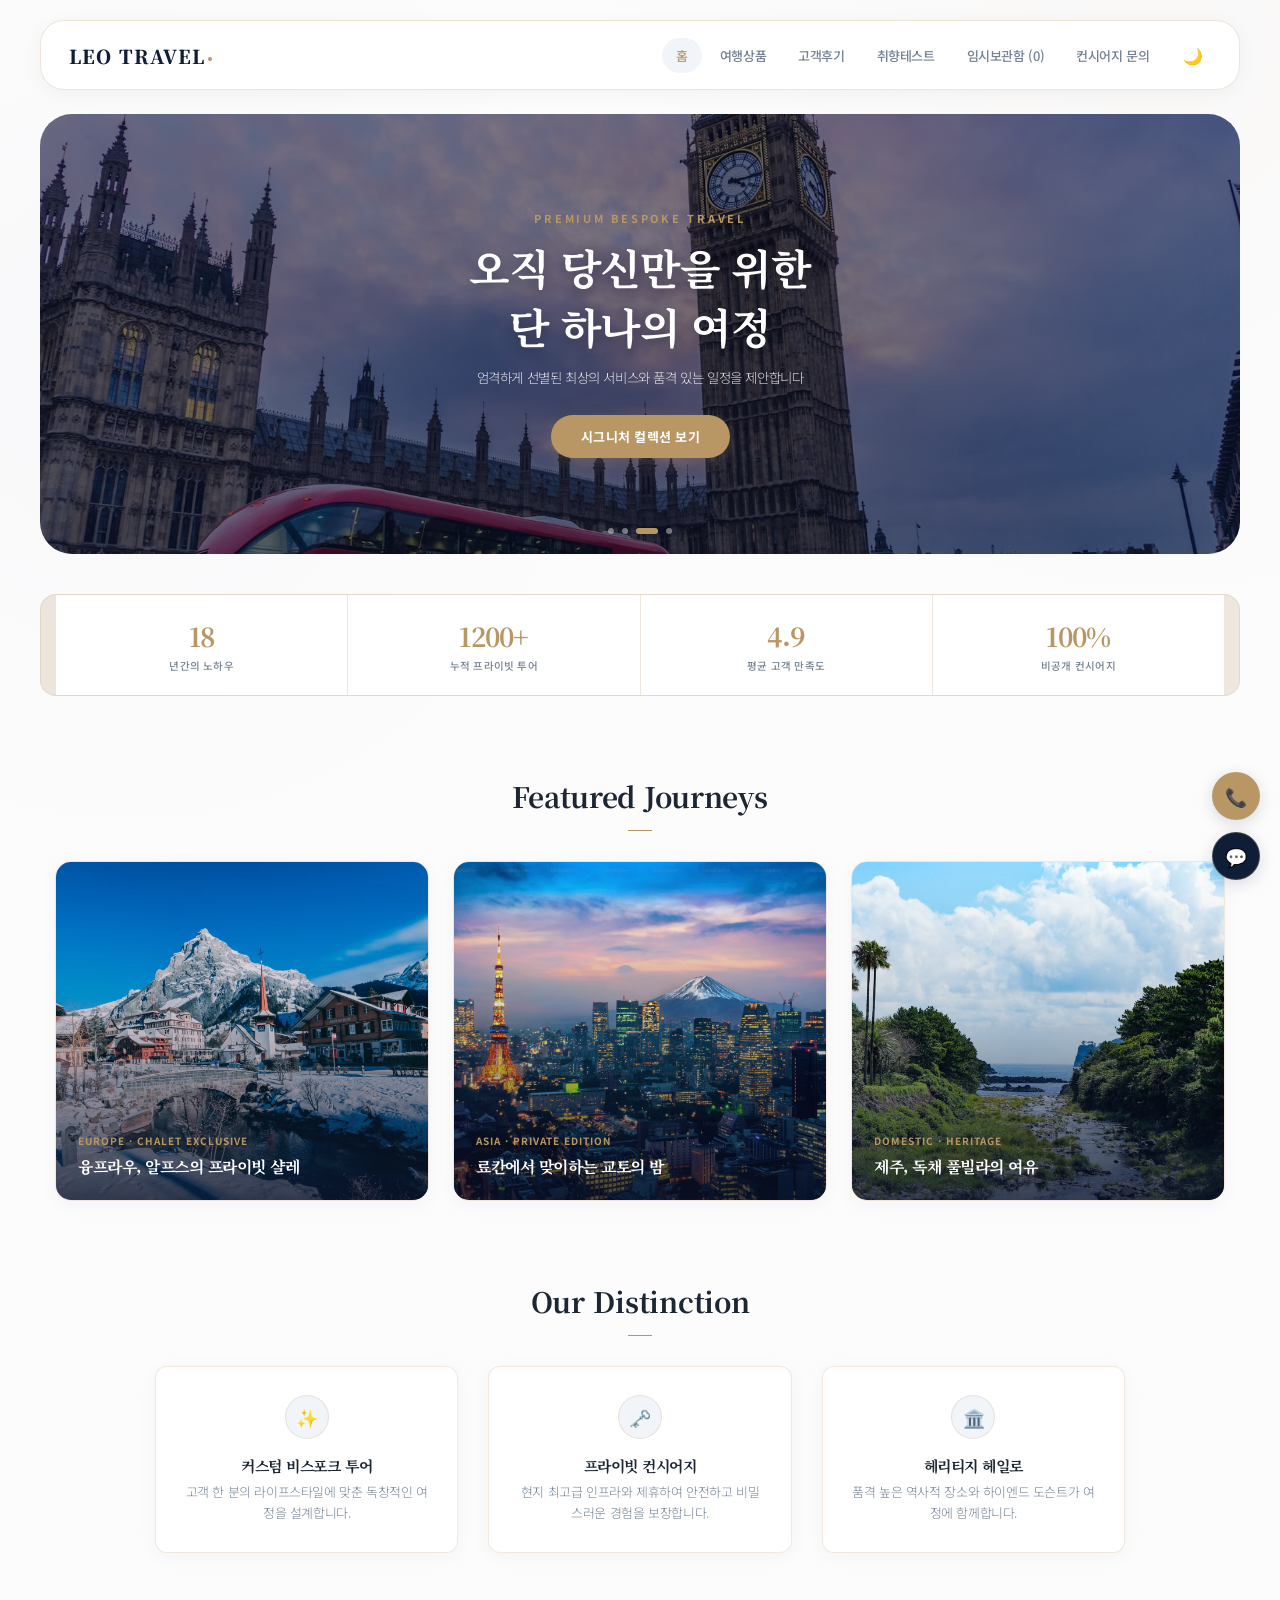
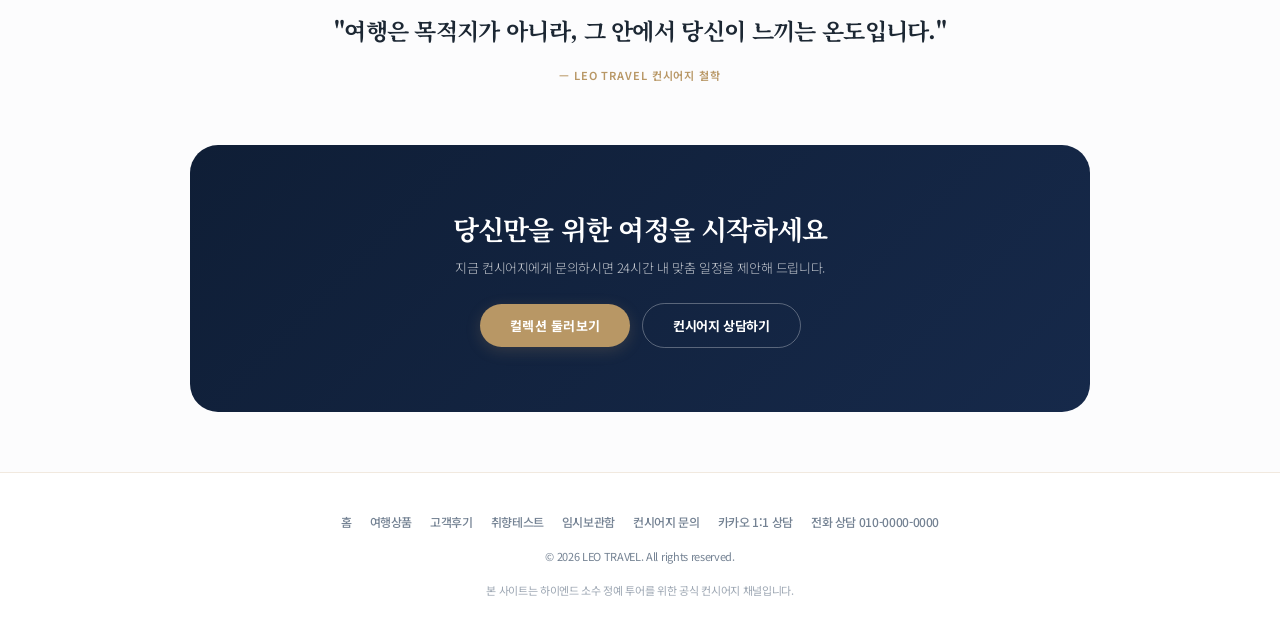
==== commit e0d40277: "여행 취향 테스트 기능 추가" ====
--- a/index.html
+++ b/index.html
@@ -26,6 +26,7 @@
         <li><a href="index.html" class="active" aria-current="page">홈</a></li>
         <li><a href="products.html">여행상품</a></li>
         <li><a href="reviews.html">고객후기</a></li>
+        <li><a href="quiz.html">취향테스트</a></li>
         <li class="wish-trigger" onclick="toggleWishlistDrawer()">임시보관함 (<span id="wish-count">0</span>)</li>
         <li><a href="contact.html">컨시어지 문의</a></li>
     </ul>
@@ -153,6 +154,7 @@
         <a href="index.html">홈</a>
         <a href="products.html">여행상품</a>
         <a href="reviews.html">고객후기</a>
+        <a href="quiz.html">취향테스트</a>
         <a onclick="toggleWishlistDrawer()">임시보관함</a>
         <a href="contact.html">컨시어지 문의</a>
         <a href="https://open.kakao.com/o/sV2ts7Di" target="_blank">카카오 1:1 상담</a>
--- a/style.css
+++ b/style.css
@@ -1046,6 +1046,208 @@
     border-color: #fff;
 }
 
+/* ✨ 여행 취향 테스트 */
+.quiz-intro-text {
+    max-width: 600px;
+    margin: -10px auto 30px auto;
+    padding: 0 15px;
+    text-align: center;
+    color: var(--text-muted);
+    font-size: 13px;
+}
+
+.quiz-container {
+    max-width: 560px;
+    margin: 0 auto 80px auto;
+    padding: 0 15px;
+}
+
+.quiz-screen {
+    background: var(--card-bg);
+    border: 1px solid var(--border-light);
+    border-radius: 20px;
+    padding: 40px 28px;
+    box-shadow: var(--shadow-sm);
+    text-align: center;
+}
+
+.quiz-start-icon {
+    font-size: 28px;
+    color: var(--gold-main);
+    margin-bottom: 16px;
+}
+.quiz-start h4 {
+    font-family: 'Noto Serif KR', serif;
+    font-size: 19px;
+    color: var(--text-main);
+    margin-bottom: 12px;
+}
+.quiz-start p {
+    font-size: 13px;
+    color: var(--text-muted);
+    line-height: 1.7;
+    margin-bottom: 28px;
+}
+.quiz-start-btn {
+    background-color: var(--gold-main);
+    color: #fff;
+    border: none;
+    padding: 14px 36px;
+    border-radius: 99px;
+    font-size: 13.5px;
+    font-weight: 700;
+    cursor: pointer;
+    letter-spacing: 0.02em;
+    box-shadow: 0 4px 15px rgba(184, 151, 101, 0.2);
+    transition: all 0.3s;
+}
+.quiz-start-btn:hover { background-color: #a48253; transform: translateY(-2px); }
+
+.quiz-question { text-align: left; }
+.quiz-progress {
+    width: 100%;
+    height: 3px;
+    background: var(--border-light);
+    border-radius: 99px;
+    overflow: hidden;
+    margin-bottom: 16px;
+}
+.quiz-progress-bar {
+    height: 100%;
+    background: var(--gold-main);
+    width: 0%;
+    transition: width 0.4s cubic-bezier(0.16, 1, 0.3, 1);
+}
+.quiz-step-label {
+    display: block;
+    font-size: 10.5px;
+    font-weight: 700;
+    letter-spacing: 0.1em;
+    color: var(--gold-main);
+    margin-bottom: 10px;
+}
+.quiz-question h4 {
+    font-family: 'Noto Serif KR', serif;
+    font-size: 17px;
+    color: var(--text-main);
+    margin-bottom: 22px;
+    line-height: 1.5;
+}
+.quiz-options {
+    display: flex;
+    flex-direction: column;
+    gap: 10px;
+}
+.quiz-option-btn {
+    text-align: left;
+    background: var(--bg-main);
+    border: 1px solid var(--border-light);
+    color: var(--text-main);
+    padding: 15px 18px;
+    border-radius: 10px;
+    font-size: 13.5px;
+    cursor: pointer;
+    transition: all 0.25s cubic-bezier(0.25, 1, 0.5, 1);
+}
+.quiz-option-btn:hover {
+    border-color: var(--gold-main);
+    background: var(--primary-light);
+    transform: translateX(4px);
+}
+
+.quiz-result-label {
+    display: block;
+    font-size: 10.5px;
+    font-weight: 700;
+    letter-spacing: 0.15em;
+    color: var(--gold-main);
+    margin-bottom: 10px;
+}
+.quiz-result h4 {
+    font-family: 'Noto Serif KR', serif;
+    font-size: 22px;
+    color: var(--text-main);
+    margin-bottom: 12px;
+}
+.quiz-result > p {
+    font-size: 13px;
+    color: var(--text-muted);
+    line-height: 1.7;
+    margin-bottom: 24px;
+}
+
+.quiz-result-card {
+    display: flex;
+    align-items: center;
+    gap: 14px;
+    text-align: left;
+    background: var(--bg-main);
+    border: 1px solid var(--border-light);
+    border-radius: 14px;
+    padding: 14px;
+    margin-bottom: 24px;
+}
+.quiz-result-card img {
+    width: 76px;
+    height: 76px;
+    object-fit: cover;
+    border-radius: 10px;
+    flex-shrink: 0;
+}
+.quiz-result-card-body span {
+    display: block;
+    font-size: 9.5px;
+    font-weight: 700;
+    color: var(--gold-main);
+    letter-spacing: 0.05em;
+    margin-bottom: 4px;
+}
+.quiz-result-card-body h5 {
+    font-family: 'Noto Serif KR', serif;
+    font-size: 14px;
+    color: var(--text-main);
+    margin-bottom: 4px;
+}
+.quiz-result-card-body p {
+    font-size: 13px;
+    font-weight: 700;
+    color: var(--gold-main);
+}
+
+.quiz-result-actions {
+    display: flex;
+    flex-direction: column;
+    gap: 10px;
+}
+.quiz-view-btn, .quiz-share-btn {
+    padding: 14px;
+    border-radius: 8px;
+    font-size: 13.5px;
+    font-weight: 700;
+    cursor: pointer;
+    border: none;
+}
+.quiz-view-btn {
+    background-color: var(--primary);
+    color: #fff;
+}
+.quiz-view-btn:hover { background-color: var(--gold-main); color: var(--primary); }
+.quiz-share-btn {
+    background: var(--card-bg);
+    border: 1px solid var(--border-light);
+    color: var(--text-main);
+}
+.quiz-share-btn:hover { border-color: var(--gold-main); color: var(--gold-main); }
+.quiz-retry-btn {
+    background: none;
+    border: none;
+    color: var(--text-muted);
+    font-size: 12px;
+    cursor: pointer;
+    text-decoration: underline;
+    padding: 6px;
+}
+
 /* 컨시어지 폼 */
 .contact-section-wrapper {
     max-width: 1000px;
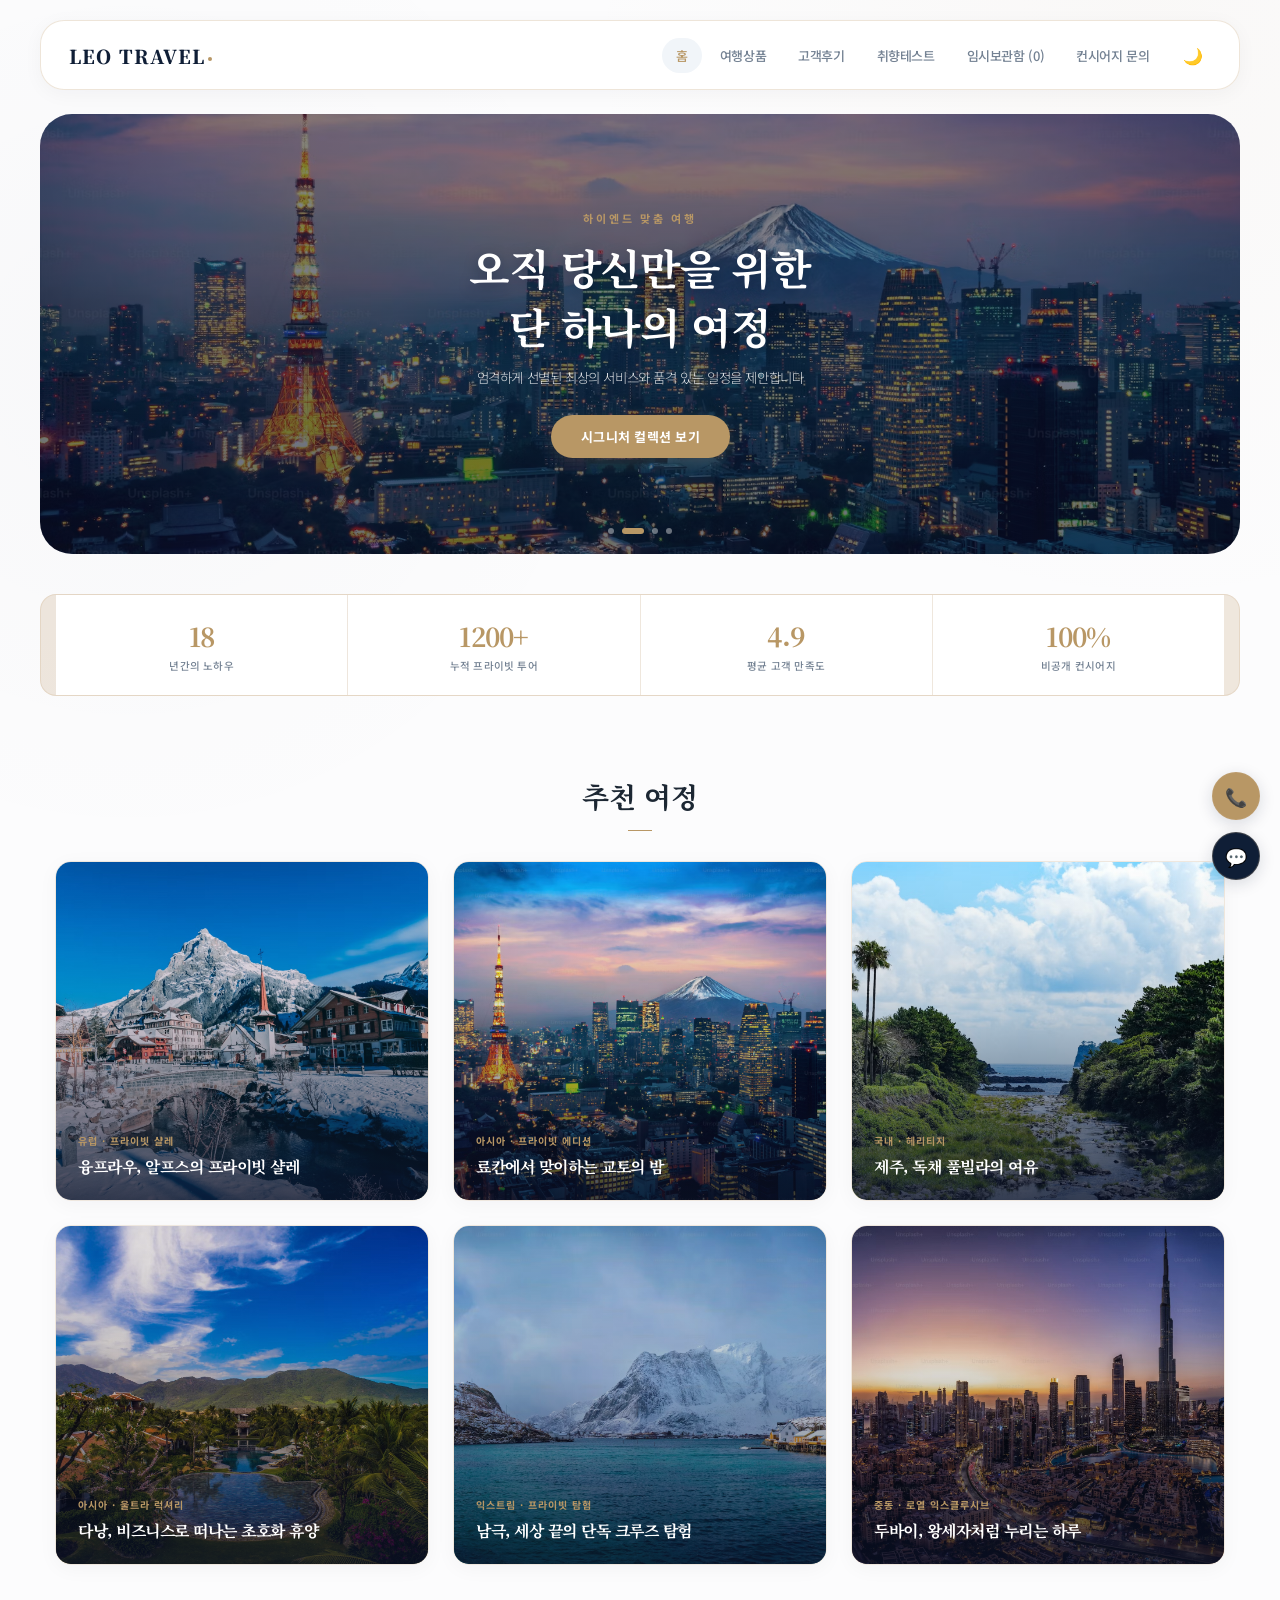
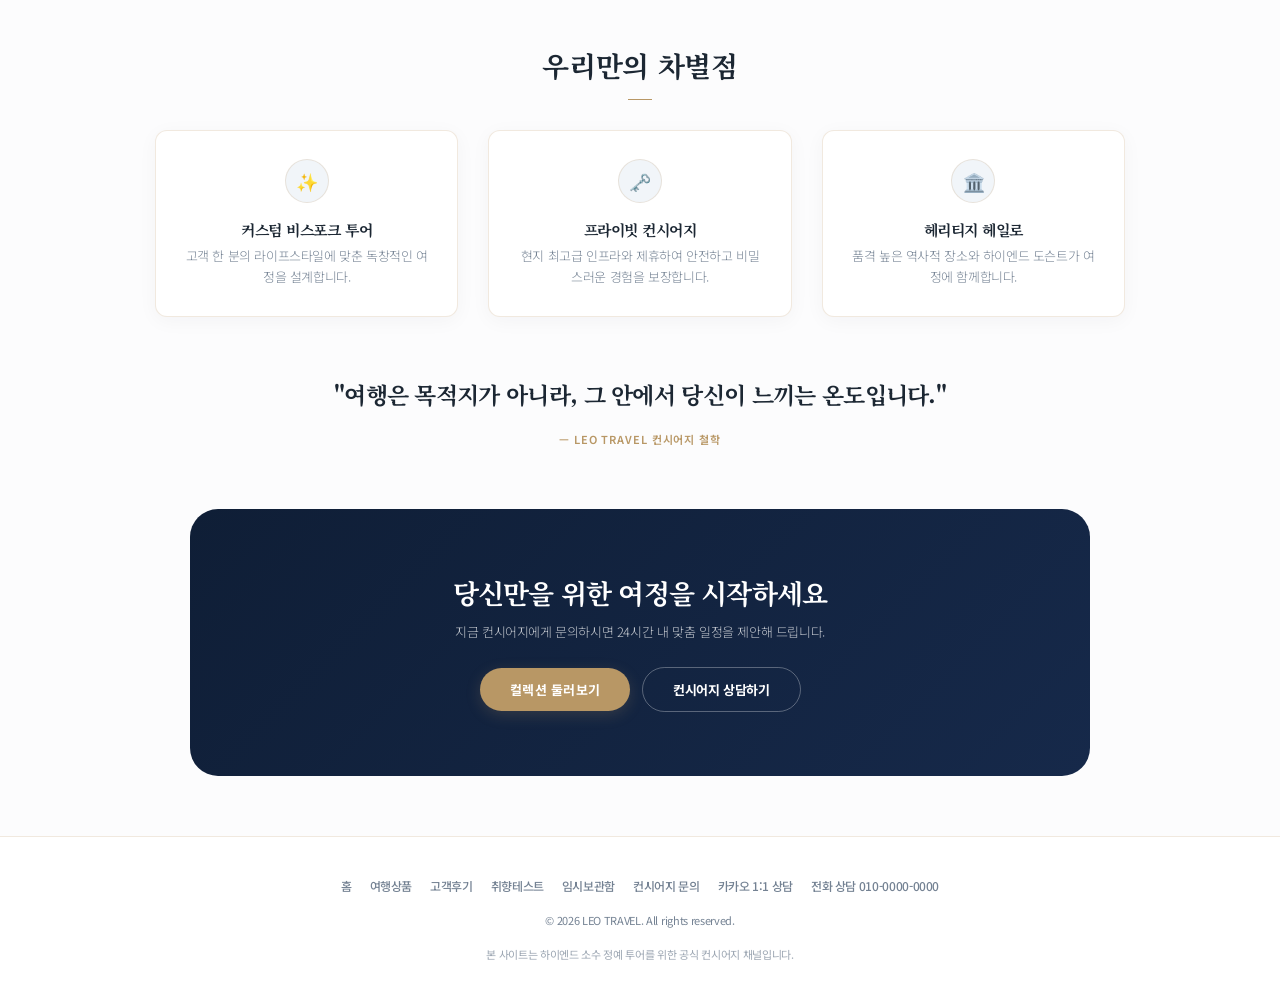
==== commit 5ed0dce9: "환율 API 수정, 메인화면 한글화, 추천 여정에 신규 상품 3개 추가" ====
--- a/index.html
+++ b/index.html
@@ -45,7 +45,7 @@
     <div class="hero-slide" style="background-image: linear-gradient(rgba(10, 17, 40, 0.5), rgba(10, 17, 40, 0.6)), url('images/jeju.avif');"></div>
 
     <div class="hero-overlay">
-        <span class="hero-sub">PREMIUM BESPOKE TRAVEL</span>
+        <span class="hero-sub">하이엔드 맞춤 여행</span>
         <h1>오직 당신만을 위한<br>단 하나의 여정</h1>
         <p>엄격하게 선별된 최상의 서비스와 품격 있는 일정을 제안합니다</p>
         <a class="hero-btn magnetic" href="products.html">시그니처 컬렉션 보기</a>
@@ -79,32 +79,53 @@
     </div>
 </div>
 
-<h3 class="serif-title reveal shimmer-text">Featured Journeys</h3>
+<h3 class="serif-title reveal shimmer-text">추천 여정</h3>
 <div class="featured-grid fade-in">
     <a class="featured-tile" href="products.html">
         <img src="images/swiss.avif" alt="스위스 융프라우 샬레" loading="lazy" decoding="async">
         <div class="featured-tile-overlay">
-            <span class="featured-tile-tag">EUROPE · CHALET EXCLUSIVE</span>
+            <span class="featured-tile-tag">유럽 · 프라이빗 샬레</span>
             <h4>융프라우, 알프스의 프라이빗 샬레</h4>
         </div>
     </a>
     <a class="featured-tile" href="products.html">
         <img src="images/japan.avif" alt="일본 프라이빗 에디션" loading="lazy" decoding="async">
         <div class="featured-tile-overlay">
-            <span class="featured-tile-tag">ASIA · PRIVATE EDITION</span>
+            <span class="featured-tile-tag">아시아 · 프라이빗 에디션</span>
             <h4>료칸에서 맞이하는 교토의 밤</h4>
         </div>
     </a>
     <a class="featured-tile" href="products.html">
         <img src="images/jeju.avif" alt="제주 헤리티지 이스케이프" loading="lazy" decoding="async">
         <div class="featured-tile-overlay">
-            <span class="featured-tile-tag">DOMESTIC · HERITAGE</span>
+            <span class="featured-tile-tag">국내 · 헤리티지</span>
             <h4>제주, 독채 풀빌라의 여유</h4>
         </div>
     </a>
-</div>
-
-<h3 class="serif-title reveal shimmer-text">Our Distinction</h3>
+    <a class="featured-tile" href="products.html">
+        <img src="images/vietnam.avif" alt="베트남 울트라 럭셔리 에디션" loading="lazy" decoding="async">
+        <div class="featured-tile-overlay">
+            <span class="featured-tile-tag">아시아 · 울트라 럭셔리</span>
+            <h4>다낭, 비즈니스로 떠나는 초호화 휴양</h4>
+        </div>
+    </a>
+    <a class="featured-tile" href="products.html">
+        <img src="images/antarctica.avif" alt="남극 얼티밋 오지 탐험" loading="lazy" decoding="async">
+        <div class="featured-tile-overlay">
+            <span class="featured-tile-tag">익스트림 · 프라이빗 탐험</span>
+            <h4>남극, 세상 끝의 단독 크루즈 탐험</h4>
+        </div>
+    </a>
+    <a class="featured-tile" href="products.html">
+        <img src="images/dubai.avif" alt="두바이 로열 프라이빗 에디션" loading="lazy" decoding="async">
+        <div class="featured-tile-overlay">
+            <span class="featured-tile-tag">중동 · 로열 익스클루시브</span>
+            <h4>두바이, 왕세자처럼 누리는 하루</h4>
+        </div>
+    </a>
+</div>
+
+<h3 class="serif-title reveal shimmer-text">우리만의 차별점</h3>
 <div class="features fade-in">
     <div class="feature">
         <div class="feature-icon">✨</div>
